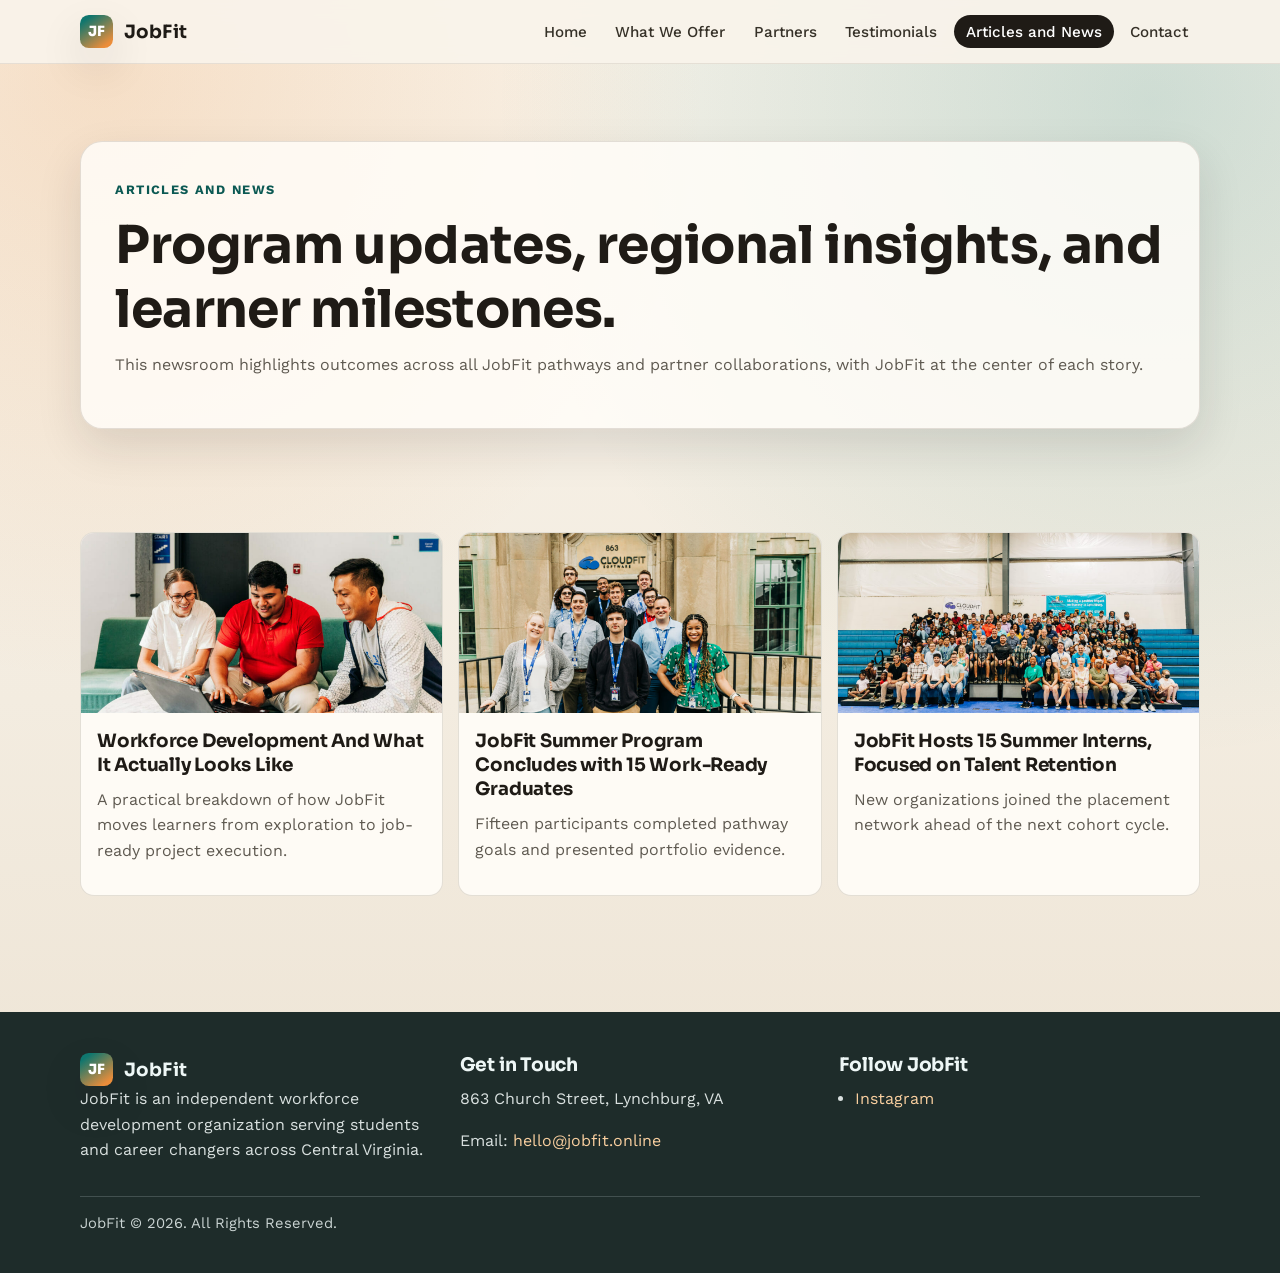
==== news.html @ f9263c1a "Add files via upload" ====
<!doctype html>
<html lang="en">
  <head>
    <meta charset="UTF-8" />
    <meta name="viewport" content="width=device-width, initial-scale=1.0" />
    <title>Articles and News | JobFit</title>
    <meta
      name="description"
      content="News and insights from JobFit programs, workforce development initiatives, and regional partner collaborations."
    />
    <link rel="stylesheet" href="styles.css" />
    <link rel="icon" type="image/svg+xml" href="favicon.svg" />
  </head>
  <body data-page="news">
    <header class="site-header">
      <div class="container header-inner">
        <a class="brand" href="index.html" aria-label="JobFit home">
          <span class="brand-mark">JF</span>
          <span class="brand-title">JobFit</span>
        </a>
        <button class="nav-toggle" type="button" data-nav-toggle aria-expanded="false" aria-label="Toggle site navigation">
          Menu
        </button>
        <nav class="site-nav" data-site-nav aria-label="Primary navigation">
          <ul class="nav-list">
            <li><a class="nav-link" data-page-link="home" href="index.html">Home</a></li>
            <li><a class="nav-link" data-page-link="offerings" href="offerings.html">What We Offer</a></li>
            <li><a class="nav-link" data-page-link="partners" href="partners.html">Partners</a></li>
            <li><a class="nav-link" data-page-link="testimonials" href="testimonials.html">Testimonials</a></li>
            <li><a class="nav-link" data-page-link="news" href="news.html">Articles and News</a></li>
            <li><a class="nav-link" data-page-link="contact" href="contact.html">Contact</a></li>
          </ul>
        </nav>
      </div>
    </header>

    <main>
      <section class="page-hero">
        <div class="container">
          <div class="panel reveal">
            <span class="eyebrow">Articles and News</span>
            <h1>Program updates, regional insights, and learner milestones.</h1>
            <p class="muted">
              This newsroom highlights outcomes across all JobFit pathways and partner collaborations, with JobFit at the
              center of each story.
            </p>
          </div>
        </div>
      </section>

      <section class="section-tight">
        <div class="container">
          <div class="news-grid">
            <article class="news-card reveal">
              <img class="news-thumb" src="images/JobFit-article1.png" alt="Workforce Development article image" loading="lazy" />
              <div class="news-content">
                <h3>
                  <a href="https://www.opportunitylynchburg.com/workforce-development-and-what-it-actually-looks-like/" target="_blank" rel="noopener noreferrer">
                    Workforce Development And What It Actually Looks Like
                  </a>
                </h3>
                <p class="muted">
                  A practical breakdown of how JobFit moves learners from exploration to job-ready project execution.
                </p>
              </div>
            </article>
            <article class="news-card reveal">
              <img class="news-thumb" src="images/JobFit-article2.png" alt="JobFit summer program graduates article image" loading="lazy" />
              <div class="news-content">
                <h3>
                  <a href="https://www.opportunitylynchburg.com/jobfit-summer-program-concludes-with-15-workready-graduates/" target="_blank" rel="noopener noreferrer">
                    JobFit Summer Program Concludes with 15 Work-Ready Graduates
                  </a>
                </h3>
                <p class="muted">Fifteen participants completed pathway goals and presented portfolio evidence.</p>
              </div>
            </article>
            <article class="news-card reveal">
              <img class="news-thumb" src="images/JobFit-article3.png" alt="JobFit hosts 15 summer interns article image" loading="lazy" />
              <div class="news-content">
                <h3>
                  <a href="https://www.opportunitylynchburg.com/jobfit-hosts-15-summer-interns-focused-on-talent-retention/" target="_blank" rel="noopener noreferrer">
                    JobFit Hosts 15 Summer Interns, Focused on Talent Retention
                  </a>
                </h3>
                <p class="muted">New organizations joined the placement network ahead of the next cohort cycle.</p>
              </div>
            </article>
          </div>
        </div>
      </section>

    </main>

    <footer class="site-footer">
      <div class="container footer-inner">
        <div class="footer-brand">
          <a class="brand" href="index.html" aria-label="JobFit home">
            <span class="brand-mark">JF</span>
            <span class="brand-title">JobFit</span>
          </a>
          <p>
            JobFit is an independent workforce development organization serving students and career changers across
            Central Virginia.
          </p>
        </div>
        <div class="footer-col">
          <h3>Get in Touch</h3>
          <p>863 Church Street, Lynchburg, VA</p>
          <p>Email: <a href="mailto:hello@jobfit.online">hello@jobfit.online</a></p>
        </div>
        <div class="footer-col">
          <h3>Follow JobFit</h3>
          <ul>
            <li><a href="https://www.instagram.com/jobfitlyh/" target="_blank" rel="noopener noreferrer">Instagram</a></li>
          </ul>
        </div>
      </div>
      <div class="container footer-bottom">
        <p>JobFit © <span class="js-year"></span>. All Rights Reserved.</p>
      </div>
    </footer>

    <script src="main.js" defer></script>
  </body>
</html>
---- styles.css ----
@import url('https://fonts.googleapis.com/css2?family=Sora:wght@500;600;700;800&family=Work+Sans:wght@400;500;600;700&display=swap');

:root {
  --bg: #f3ece0;
  --surface: #fffdf8;
  --surface-soft: #f7f1e6;
  --ink: #1f1b16;
  --muted: #5f5a51;
  --line: #d8cdbe;
  --accent: #0f766e;
  --accent-strong: #0b5953;
  --sun: #eb8d3a;
  --sun-soft: #f6be86;
  --font-body: 'Work Sans', sans-serif;
  --font-display: 'Sora', sans-serif;
  --radius-lg: 22px;
  --radius-md: 14px;
  --radius-sm: 10px;
  --shadow: 0 18px 45px rgba(31, 27, 22, 0.12);
}

* {
  box-sizing: border-box;
}

html {
  scroll-behavior: smooth;
}

body {
  margin: 0;
  color: var(--ink);
  font-family: var(--font-body);
  line-height: 1.6;
  background:
    radial-gradient(circle at 8% 6%, rgba(235, 141, 58, 0.2), transparent 36%),
    radial-gradient(circle at 90% 8%, rgba(15, 118, 110, 0.18), transparent 40%),
    linear-gradient(180deg, #f9f4eb 0%, var(--bg) 55%, #ece2d2 100%);
  min-height: 100vh;
}

a {
  color: inherit;
}

img {
  max-width: 100%;
}

h1,
h2,
h3,
h4 {
  margin: 0 0 0.6rem;
  line-height: 1.24;
  font-family: var(--font-display);
  letter-spacing: -0.012em;
}

p {
  margin: 0 0 1rem;
}

.container {
  width: min(1120px, calc(100% - 2.2rem));
  margin: 0 auto;
}

.section {
  padding: 5.2rem 0;
}

.section-tight {
  padding: 4rem 0;
}

.section-head {
  max-width: 720px;
  margin-bottom: 2rem;
}

.section-head h2 {
  font-size: clamp(1.8rem, 2.8vw, 2.75rem);
  line-height: 1.22;
  text-wrap: balance;
}

.eyebrow {
  display: inline-block;
  margin-bottom: 0.8rem;
  font-size: 0.8rem;
  font-weight: 700;
  letter-spacing: 0.11em;
  text-transform: uppercase;
  color: var(--accent-strong);
}

.muted {
  color: var(--muted);
}

.site-header {
  position: sticky;
  top: 0;
  z-index: 30;
  background: rgba(249, 244, 235, 0.92);
  backdrop-filter: blur(10px);
  border-bottom: 1px solid rgba(96, 85, 68, 0.12);
}

.header-inner {
  display: flex;
  align-items: center;
  justify-content: space-between;
  gap: 1rem;
  padding: 0.95rem 0;
  position: relative;
}

.brand {
  display: inline-flex;
  align-items: center;
  gap: 0.7rem;
  text-decoration: none;
  font-weight: 700;
  letter-spacing: 0.01em;
}

.brand-mark {
  width: 2.05rem;
  height: 2.05rem;
  border-radius: 0.55rem;
  display: grid;
  place-items: center;
  font-family: var(--font-display);
  font-size: 0.88rem;
  font-weight: 800;
  color: #fff;
  background: linear-gradient(145deg, var(--accent) 15%, var(--sun) 86%);
  box-shadow: var(--shadow);
}

.brand-title {
  font-family: var(--font-display);
  font-size: 1.15rem;
}

.site-nav {
  display: flex;
  align-items: center;
}

.nav-list {
  list-style: none;
  display: flex;
  gap: 0.28rem;
  margin: 0;
  padding: 0;
}

.nav-link {
  text-decoration: none;
  padding: 0.48rem 0.75rem;
  border-radius: 999px;
  font-size: 0.95rem;
  font-weight: 500;
  color: #363128;
  transition: background-color 180ms ease, color 180ms ease;
}

.nav-link:hover,
.nav-link:focus-visible {
  background: rgba(15, 118, 110, 0.12);
  color: var(--accent-strong);
  outline: none;
}

.nav-link.active {
  background: #1f1b16;
  color: #fff;
}

.nav-toggle {
  display: none;
  border: 1px solid var(--line);
  background: var(--surface);
  color: var(--ink);
  border-radius: var(--radius-sm);
  padding: 0.5rem 0.65rem;
  font-weight: 600;
  cursor: pointer;
}

.hero {
  padding: 6rem 0 4rem;
}

.hero-grid {
  display: grid;
  grid-template-columns: minmax(0, 1.15fr) minmax(0, 0.85fr);
  gap: 1.2rem;
  align-items: stretch;
}

.hero-text {
  background: rgba(255, 253, 248, 0.72);
  border: 1px solid rgba(90, 79, 59, 0.12);
  border-radius: var(--radius-lg);
  padding: clamp(1.45rem, 3vw, 2.2rem);
  box-shadow: var(--shadow);
}

.hero-title {
  font-size: clamp(1.8rem, 3.9vw, 3.1rem);
  line-height: 1.14;
  margin-bottom: 0.95rem;
}

.hero-text p {
  font-size: clamp(1.02rem, 1.9vw, 1.23rem);
  color: #3f392f;
  margin-bottom: 1.4rem;
}

.chip {
  display: inline-block;
  margin-bottom: 1rem;
  border: 1px solid rgba(15, 118, 110, 0.32);
  color: var(--accent-strong);
  border-radius: 999px;
  padding: 0.35rem 0.72rem;
  font-size: 0.78rem;
  font-weight: 700;
  letter-spacing: 0.08em;
  text-transform: uppercase;
  background: rgba(15, 118, 110, 0.09);
}

.hero-actions {
  display: flex;
  flex-wrap: wrap;
  gap: 0.7rem;
}

.btn {
  display: inline-flex;
  align-items: center;
  justify-content: center;
  text-decoration: none;
  font-weight: 600;
  border-radius: 999px;
  padding: 0.7rem 1.15rem;
  transition: transform 180ms ease, box-shadow 180ms ease;
}

.btn:hover,
.btn:focus-visible {
  transform: translateY(-2px);
  box-shadow: 0 10px 24px rgba(35, 30, 22, 0.16);
  outline: none;
}

.btn-primary {
  background: linear-gradient(135deg, var(--accent) 18%, var(--accent-strong) 82%);
  color: #fff;
}

.btn-secondary {
  background: var(--surface);
  border: 1px solid var(--line);
  color: #2a261f;
}

.hero-panel {
  border-radius: var(--radius-lg);
  background: linear-gradient(165deg, #fff7e7 0%, #f7ecda 80%);
  border: 1px solid rgba(95, 77, 54, 0.14);
  padding: clamp(1.2rem, 2vw, 1.8rem);
  box-shadow: var(--shadow);
}

.hero-panel h3 {
  font-size: 1.25rem;
  margin-bottom: 0.9rem;
}

.metric-grid {
  display: grid;
  grid-template-columns: repeat(2, minmax(0, 1fr));
  gap: 0.7rem;
  margin-top: 0.95rem;
}

.metric {
  border-radius: var(--radius-md);
  border: 1px solid rgba(86, 69, 49, 0.16);
  background: rgba(255, 255, 255, 0.66);
  padding: 0.8rem;
}

.metric strong {
  display: block;
  font-family: var(--font-display);
  font-size: 1.35rem;
}

.card-grid {
  display: grid;
  gap: 1rem;
  grid-template-columns: repeat(3, minmax(0, 1fr));
}

.card {
  border-radius: var(--radius-md);
  padding: 1.15rem;
  border: 1px solid rgba(94, 76, 55, 0.18);
  background: rgba(255, 253, 248, 0.86);
  box-shadow: 0 12px 26px rgba(34, 29, 23, 0.09);
}

.card h3 {
  font-size: 1.22rem;
  line-height: 1.3;
}

.kicker {
  display: inline-flex;
  align-items: center;
  gap: 0.45rem;
  border-radius: 999px;
  padding: 0.3rem 0.62rem;
  font-size: 0.74rem;
  font-weight: 700;
  letter-spacing: 0.08em;
  text-transform: uppercase;
  background: rgba(15, 118, 110, 0.1);
  color: var(--accent-strong);
  margin-bottom: 0.85rem;
}

.kicker.warn {
  background: rgba(235, 141, 58, 0.18);
  color: #8b4516;
}

.logo-grid {
  display: grid;
  grid-template-columns: repeat(4, minmax(0, 1fr));
  gap: 0.85rem;
}

.logo-item {
  border-radius: var(--radius-md);
  border: 1px solid rgba(86, 69, 48, 0.17);
  background: rgba(255, 253, 249, 0.9);
  padding: 0.95rem;
  min-height: 130px;
}

.logo-badge {
  width: 2rem;
  height: 2rem;
  border-radius: 0.45rem;
  background: linear-gradient(145deg, #0f766e, #eb8d3a);
  color: #fff;
  font-family: var(--font-display);
  font-size: 0.83rem;
  display: grid;
  place-items: center;
  margin-bottom: 0.6rem;
}

.testimonial-grid {
  display: grid;
  grid-template-columns: repeat(3, minmax(0, 1fr));
  gap: 1rem;
}

.testimonial-card {
  border-radius: var(--radius-md);
  border: 1px solid rgba(84, 66, 43, 0.18);
  background: rgba(255, 253, 248, 0.86);
  padding: 1.1rem;
  box-shadow: 0 12px 30px rgba(31, 28, 22, 0.11);
}

.testimonial-card blockquote {
  margin: 0 0 0.9rem;
  font-size: 1rem;
  color: #2f2921;
}

.quote-meta {
  margin-top: auto;
  font-size: 0.91rem;
  color: #5a544a;
}

.news-grid {
  display: grid;
  grid-template-columns: repeat(3, minmax(0, 1fr));
  gap: 0.95rem;
}

.news-card {
  border-radius: var(--radius-md);
  border: 1px solid rgba(94, 78, 58, 0.17);
  overflow: hidden;
  background: rgba(255, 253, 248, 0.9);
}

.news-thumb {
  width: 100%;
  height: 180px;
  object-fit: cover;
  display: block;
  background: var(--surface-soft);
}

.news-content {
  padding: 1rem;
}

.news-content h3 {
  font-size: 1.15rem;
  line-height: 1.32;
}

.news-content h3 a {
  text-decoration: none;
}

.news-content h3 a:hover,
.news-content h3 a:focus-visible {
  color: var(--accent-strong);
  text-decoration: underline;
}

.page-hero {
  padding: 4.8rem 0 2.4rem;
}

.page-hero .panel {
  border-radius: var(--radius-lg);
  border: 1px solid rgba(86, 69, 50, 0.16);
  background: rgba(255, 253, 248, 0.84);
  padding: clamp(1.4rem, 3vw, 2.15rem);
  box-shadow: var(--shadow);
}

.page-hero h1 {
  font-size: clamp(2rem, 4.2vw, 3.25rem);
}

.timeline {
  border-left: 3px solid rgba(15, 118, 110, 0.35);
  margin: 1rem 0;
  padding-left: 1rem;
}

.timeline-item {
  margin-bottom: 1rem;
}

.timeline-item h3 {
  margin-bottom: 0.2rem;
  font-size: 1.12rem;
}

.callout {
  border-radius: var(--radius-lg);
  border: 1px solid rgba(66, 118, 107, 0.23);
  background: linear-gradient(150deg, rgba(15, 118, 110, 0.12), rgba(235, 141, 58, 0.16));
  padding: 1.25rem;
}

.callout h3 {
  font-size: 1.3rem;
}

.partner-principles {
  display: grid;
  gap: 1rem;
  grid-template-columns: repeat(3, minmax(0, 1fr));
}

.principle {
  border-radius: var(--radius-md);
  border: 1px solid rgba(88, 70, 48, 0.18);
  background: rgba(255, 253, 248, 0.88);
  padding: 1rem;
}

.contact-grid {
  display: grid;
  grid-template-columns: minmax(0, 1fr) minmax(0, 0.88fr);
  gap: 1rem;
}

.contact-form,
.contact-card {
  border-radius: var(--radius-md);
  border: 1px solid rgba(88, 70, 49, 0.18);
  background: rgba(255, 253, 248, 0.88);
  padding: 1.1rem;
}

label {
  display: block;
  font-weight: 600;
  margin-bottom: 0.35rem;
}

input,
textarea,
select {
  width: 100%;
  border: 1px solid var(--line);
  border-radius: 0.68rem;
  padding: 0.68rem 0.75rem;
  font: inherit;
  color: var(--ink);
  background: #fff;
  margin-bottom: 0.85rem;
}

textarea {
  min-height: 140px;
  resize: vertical;
}

input:focus,
textarea:focus,
select:focus {
  outline: 2px solid rgba(15, 118, 110, 0.35);
  outline-offset: 1px;
}

.site-footer {
  background: #1e2c2a;
  color: #eef7f6;
  margin-top: 3.2rem;
}

.footer-inner {
  padding: 2.6rem 0 1.1rem;
  display: grid;
  gap: 1.2rem;
  grid-template-columns: repeat(3, minmax(0, 1fr));
}

.footer-brand p,
.footer-col p,
.footer-col li {
  color: rgba(237, 244, 243, 0.9);
}

.footer-col ul {
  margin: 0;
  padding-left: 1rem;
}

.footer-col a {
  color: #f9cf9f;
  text-decoration: none;
}

.footer-col a:hover,
.footer-col a:focus-visible {
  text-decoration: underline;
}

.footer-bottom {
  border-top: 1px solid rgba(210, 224, 222, 0.2);
  padding: 0.9rem 0 1.35rem;
  color: rgba(230, 240, 239, 0.86);
  font-size: 0.92rem;
}

.reveal {
  opacity: 0;
  transform: translateY(20px);
  transition: opacity 520ms ease, transform 520ms ease;
}

.reveal.visible {
  opacity: 1;
  transform: translateY(0);
}

@media (max-width: 1020px) {
  .hero-grid,
  .contact-grid {
    grid-template-columns: 1fr;
  }

  .card-grid,
  .testimonial-grid,
  .news-grid,
  .partner-principles {
    grid-template-columns: repeat(2, minmax(0, 1fr));
  }

  .logo-grid {
    grid-template-columns: repeat(3, minmax(0, 1fr));
  }

  .footer-inner {
    grid-template-columns: repeat(2, minmax(0, 1fr));
  }
}

@media (max-width: 860px) {
  .nav-toggle {
    display: inline-flex;
    align-items: center;
    justify-content: center;
  }

  .site-nav {
    position: absolute;
    top: calc(100% + 0.55rem);
    left: 0;
    right: 0;
    background: rgba(252, 248, 240, 0.98);
    border: 1px solid rgba(85, 71, 52, 0.15);
    border-radius: var(--radius-md);
    padding: 0.6rem;
    box-shadow: var(--shadow);
    opacity: 0;
    visibility: hidden;
    transform: translateY(-10px);
    transition: opacity 180ms ease, transform 180ms ease, visibility 180ms ease;
  }

  .site-nav.open {
    opacity: 1;
    visibility: visible;
    transform: translateY(0);
  }

  .nav-list {
    width: 100%;
    flex-direction: column;
    gap: 0.28rem;
  }

  .nav-link {
    display: block;
    width: 100%;
    text-align: left;
  }

  .hero {
    padding-top: 4.3rem;
  }
}

@media (max-width: 680px) {
  .container {
    width: min(1120px, calc(100% - 1.35rem));
  }

  .section {
    padding: 4rem 0;
  }

  .card-grid,
  .testimonial-grid,
  .news-grid,
  .partner-principles,
  .logo-grid,
  .metric-grid,
  .footer-inner {
    grid-template-columns: 1fr;
  }

  .hero-title {
    font-size: clamp(1.65rem, 6.2vw, 2.3rem);
  }
}
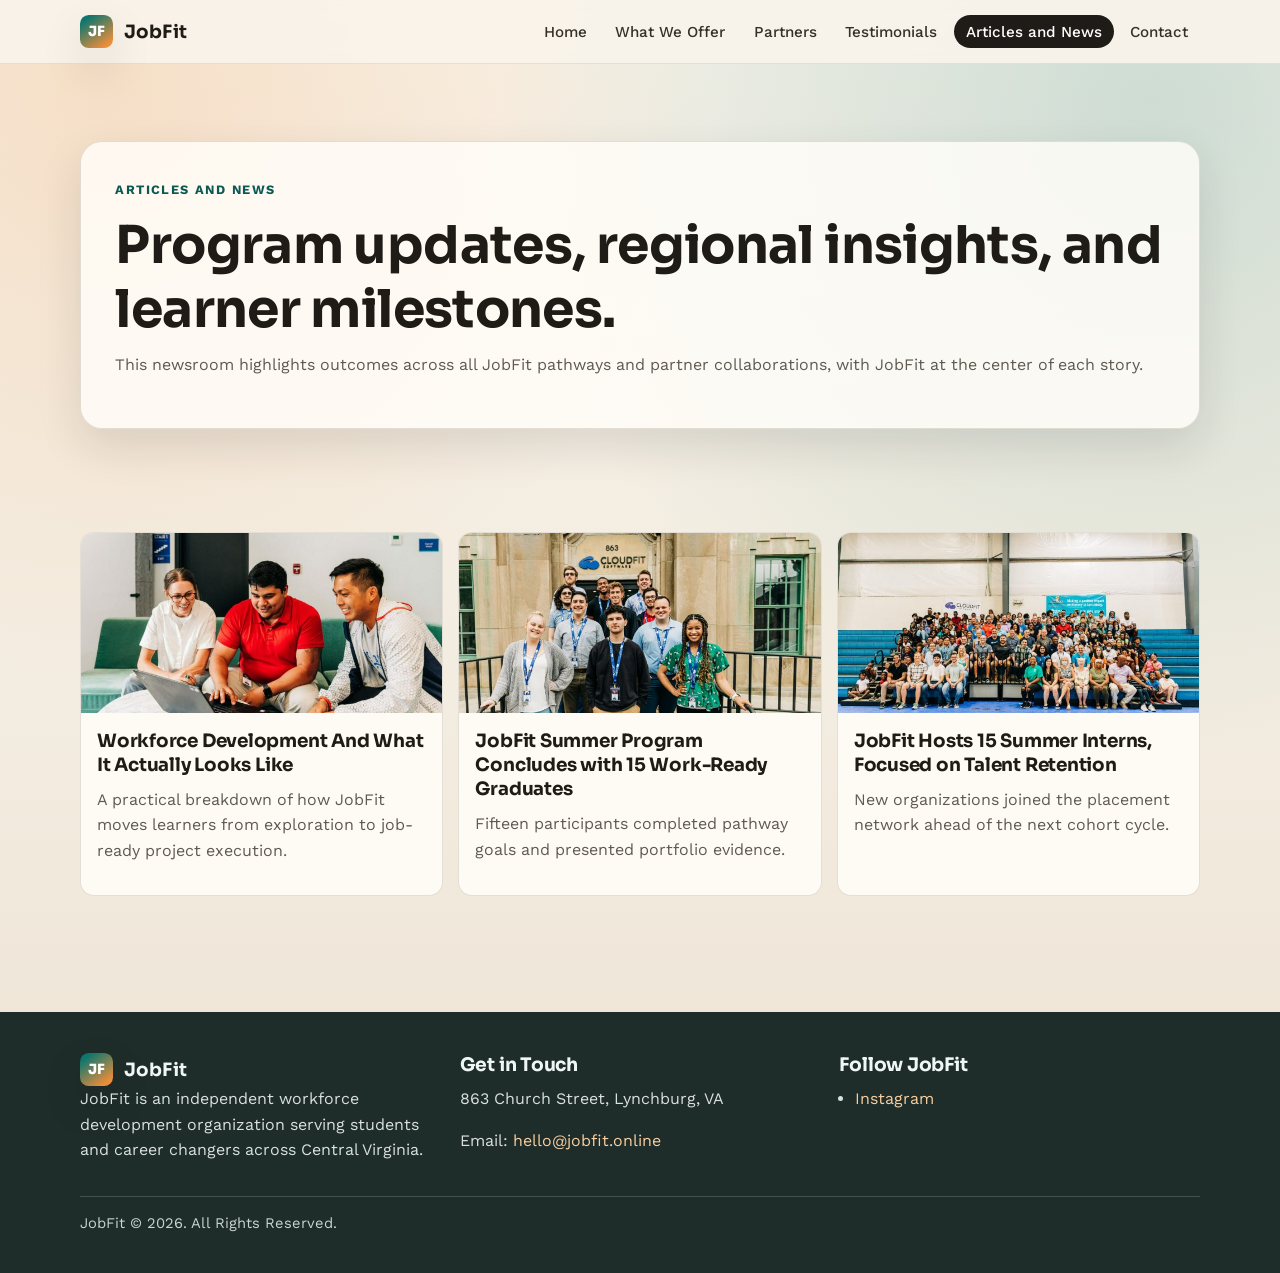
==== commit 7811df64: "initial implementation from feedback" ====
--- a/news.html
+++ b/news.html
@@ -52,7 +52,7 @@
         <div class="container">
           <div class="news-grid">
             <article class="news-card reveal">
-              <img class="news-thumb" src="images/JobFit-article1.png" alt="Workforce Development article image" loading="lazy" />
+              <img class="news-thumb" src="images/jobfit-collaboration.jpg" alt="Workforce Development article image" loading="lazy" />
               <div class="news-content">
                 <h3>
                   <a href="https://www.opportunitylynchburg.com/workforce-development-and-what-it-actually-looks-like/" target="_blank" rel="noopener noreferrer">
@@ -65,7 +65,7 @@
               </div>
             </article>
             <article class="news-card reveal">
-              <img class="news-thumb" src="images/JobFit-article2.png" alt="JobFit summer program graduates article image" loading="lazy" />
+              <img class="news-thumb" src="images/jobfit-participant-group.jpg" alt="JobFit summer program graduates article image" loading="lazy" />
               <div class="news-content">
                 <h3>
                   <a href="https://www.opportunitylynchburg.com/jobfit-summer-program-concludes-with-15-workready-graduates/" target="_blank" rel="noopener noreferrer">
@@ -76,7 +76,7 @@
               </div>
             </article>
             <article class="news-card reveal">
-              <img class="news-thumb" src="images/JobFit-article3.png" alt="JobFit hosts 15 summer interns article image" loading="lazy" />
+              <img class="news-thumb" src="images/jobfit-community-gathering.jpg" alt="JobFit hosts 15 summer interns article image" loading="lazy" />
               <div class="news-content">
                 <h3>
                   <a href="https://www.opportunitylynchburg.com/jobfit-hosts-15-summer-interns-focused-on-talent-retention/" target="_blank" rel="noopener noreferrer">
--- a/styles.css
+++ b/styles.css
@@ -679,3 +679,455 @@
     font-size: clamp(1.65rem, 6.2vw, 2.3rem);
   }
 }
+
+.one-page {
+  --bg: #f5f6f5;
+  --surface: #ffffff;
+  --surface-soft: #edf2f0;
+  --ink: #202b28;
+  --muted: #52605a;
+  --line: #cbd4cf;
+  --accent: #286348;
+  --accent-strong: #1c4935;
+  --radius-md: 8px;
+  --radius-sm: 6px;
+  background: var(--surface);
+  overflow-wrap: anywhere;
+}
+
+.one-page :is(h1, h2, h3, .brand, .eyebrow) {
+  letter-spacing: 0;
+}
+
+.one-page :is(main, section, footer)[id] {
+  scroll-margin-top: 6rem;
+}
+
+.one-page :focus-visible {
+  outline: 3px solid #986300;
+  outline-offset: 5px;
+}
+
+.skip-link {
+  position: fixed;
+  top: 0.6rem;
+  left: 1rem;
+  z-index: 100;
+  transform: translateY(-180%);
+  padding: 0.7rem 1rem;
+  background: var(--surface);
+  color: var(--ink);
+}
+
+.skip-link:focus {
+  transform: translateY(0);
+}
+
+.visually-hidden {
+  position: absolute;
+  width: 1px;
+  height: 1px;
+  padding: 0;
+  margin: -1px;
+  overflow: hidden;
+  clip-path: inset(50%);
+  white-space: nowrap;
+  border: 0;
+}
+
+.one-page .site-header {
+  background: rgba(255, 255, 255, 0.97);
+  border-color: var(--line);
+}
+
+.one-page .brand-title {
+  font-size: 1.65rem;
+}
+
+.brand-character {
+  display: block;
+  width: 48px;
+  height: 48px;
+  object-fit: contain;
+}
+
+.brand-wordmark {
+  display: block;
+  width: 240px;
+  max-width: 100%;
+  height: auto;
+}
+
+.hero-photo {
+  margin: 2rem 0 0;
+}
+
+.hero-photo img {
+  display: block;
+  width: 100%;
+  height: 300px;
+  object-fit: cover;
+  object-position: center 25%;
+}
+
+.people-gallery {
+  display: grid;
+  grid-template-columns: repeat(2, minmax(0, 1fr));
+  gap: 1.5rem;
+  margin-top: 2rem;
+}
+
+.people-gallery figure {
+  margin: 0;
+}
+
+.people-gallery img {
+  display: block;
+  width: 100%;
+  height: auto;
+}
+
+.one-page .nav-link {
+  display: block;
+  border-radius: 6px;
+  color: var(--ink);
+}
+
+.one-page .nav-link:hover {
+  background: var(--surface-soft);
+}
+
+.one-page .nav-link.active,
+.one-page .nav-link.active:hover {
+  background: var(--accent-strong);
+  color: #fff;
+}
+
+.one-page .hero {
+  padding: 3.5rem 0 2.5rem;
+  background: linear-gradient(180deg, #f1f5f3, #ffffff);
+}
+
+.one-page .hero-text {
+  max-width: 800px;
+  padding: 0;
+  border: 0;
+  border-radius: 0;
+  background: transparent;
+  box-shadow: none;
+}
+
+.one-page .hero-title {
+  font-size: 4.5rem;
+  margin-bottom: 0.6rem;
+}
+
+.one-page .hero-text p {
+  font-size: 1.15rem;
+  color: var(--muted);
+}
+
+.one-page .hero-text .hero-lead {
+  font-family: var(--font-display);
+  font-size: 1.65rem;
+  color: var(--ink);
+}
+
+.one-page .btn {
+  min-height: 48px;
+  border-radius: 6px;
+}
+
+.one-page .btn-primary {
+  background: var(--accent-strong);
+}
+
+.one-page .btn-secondary {
+  color: var(--ink);
+}
+
+.media-pending {
+  margin: 0;
+  min-width: 0;
+  background: var(--surface-soft);
+}
+
+.hero-media {
+  margin-top: 2rem;
+}
+
+.media-slot {
+  display: flex;
+  flex-direction: column;
+  align-items: flex-start;
+  justify-content: center;
+  min-height: 150px;
+  padding: 1.5rem 2rem;
+  border-left: 4px solid var(--line);
+}
+
+.media-slot p {
+  font-family: var(--font-display);
+  font-size: 1.3rem;
+  margin: 0;
+}
+
+.media-pending .approval-note {
+  margin: 0;
+  padding: 0.8rem 1.5rem;
+  border-top: 1px solid var(--line);
+}
+
+.hero-media :is(video, iframe),
+.people-media > img {
+  display: block;
+  width: 100%;
+  aspect-ratio: 16 / 9;
+  object-fit: cover;
+  border: 0;
+}
+
+.one-page .section {
+  padding: 4rem 0;
+}
+
+.one-page .section-head h2 {
+  font-size: 2rem;
+}
+
+.one-page :is(.mission, .stories-section) {
+  background: var(--bg);
+  border-block: 1px solid var(--line);
+}
+
+.mission-grid {
+  display: grid;
+  grid-template-columns: minmax(0, 0.9fr) minmax(0, 1.1fr);
+  gap: 3rem;
+}
+
+.program-row {
+  display: grid;
+  grid-template-columns: 2.5rem minmax(0, 0.8fr) minmax(0, 1.2fr);
+  gap: 1.5rem;
+  padding: 2rem 0;
+  border-top: 1px solid var(--line);
+}
+
+.program-row:last-child {
+  border-bottom: 1px solid var(--line);
+}
+
+.program-row h3 {
+  font-size: 1.2rem;
+}
+
+.program-row p:last-child {
+  margin-bottom: 0;
+}
+
+.program-number {
+  color: var(--accent-strong);
+  font-weight: 600;
+}
+
+.story-layout {
+  display: grid;
+  grid-template-columns: minmax(0, 1fr) minmax(0, 1fr);
+  align-items: center;
+  gap: 2.5rem;
+}
+
+.approval-note,
+.directory-pending {
+  font-size: 0.9rem;
+  color: var(--muted);
+}
+
+.partner-group {
+  padding: 1.5rem 0;
+  border-top: 1px solid var(--line);
+}
+
+.partner-group h3 {
+  font-size: 1.1rem;
+}
+
+.partner-grid {
+  display: grid;
+  grid-template-columns: repeat(4, minmax(0, 1fr));
+  list-style: none;
+  gap: 1.5rem;
+  padding: 0;
+  margin: 1rem 0 0;
+}
+
+.directory-pending {
+  grid-column: 1 / -1;
+}
+
+.partner-link {
+  display: flex;
+  flex-direction: column;
+  gap: 0.75rem;
+  text-underline-offset: 4px;
+}
+
+.partner-logo {
+  display: grid;
+  place-items: center;
+  height: 110px;
+}
+
+.partner-logo img {
+  width: 100%;
+  height: 90px;
+  object-fit: contain;
+}
+
+.story-person {
+  display: flex;
+  align-items: center;
+  gap: 1rem;
+  margin: 0 0 1rem;
+}
+
+.participant-headshot {
+  flex-shrink: 0;
+  width: 80px;
+  height: 80px;
+  border-radius: 50%;
+  object-fit: cover;
+}
+
+.one-page .testimonial-card {
+  background: var(--surface);
+  border-color: var(--line);
+  box-shadow: none;
+}
+
+.one-page .site-footer {
+  margin-top: 0;
+  background: #23332b;
+}
+
+.one-page .footer-col h2 {
+  font-size: 1.15rem;
+}
+
+.one-page .footer-inner {
+  padding-top: 3rem;
+  gap: 2rem;
+}
+
+.one-page .review-status {
+  max-width: 800px;
+  font-size: 0.85rem;
+}
+
+@media (max-width: 860px) {
+  .one-page .site-nav {
+    background: var(--surface);
+    border-color: var(--line);
+    max-height: calc(100dvh - 6rem);
+    overflow-y: auto;
+  }
+
+  .one-page .nav-link {
+    min-height: 44px;
+  }
+
+  .program-row {
+    grid-template-columns: 2rem minmax(0, 1fr);
+  }
+
+  .program-row > :last-child {
+    grid-column: 2;
+  }
+
+  .partner-grid {
+    grid-template-columns: repeat(2, minmax(0, 1fr));
+  }
+
+  .mission-grid,
+  .story-layout {
+    grid-template-columns: 1fr;
+    gap: 1.5rem;
+  }
+
+  .mission-grid .section-head {
+    margin-bottom: 0;
+  }
+}
+
+@media (max-width: 680px) {
+  .one-page .container {
+    width: calc(100% - 2rem);
+  }
+
+  .one-page .hero {
+    padding: 1.5rem 0;
+  }
+
+  .one-page .hero-media {
+    margin-top: 1rem;
+  }
+
+  .one-page .hero-media .media-slot {
+    min-height: 72px;
+    padding: 0.75rem 1.25rem;
+  }
+
+  .one-page .hero-media .media-slot .eyebrow {
+    margin-bottom: 0.25rem;
+  }
+
+  .one-page .hero-title {
+    font-size: 3rem;
+  }
+
+  .hero-photo {
+    margin-top: 1.5rem;
+  }
+
+  .hero-photo img {
+    height: auto;
+  }
+
+  .people-gallery {
+    grid-template-columns: 1fr;
+  }
+
+  .one-page .hero-text .hero-lead {
+    font-size: 1.35rem;
+  }
+
+  .one-page .section-head h2 {
+    font-size: 1.65rem;
+  }
+
+  .one-page .section {
+    padding: 3rem 0;
+  }
+
+  .program-row {
+    gap: 0.75rem;
+  }
+
+  .media-slot {
+    padding: 1.25rem;
+  }
+}
+
+@media (prefers-reduced-motion: reduce) {
+  html {
+    scroll-behavior: auto;
+  }
+
+  .one-page *,
+  .one-page *::before,
+  .one-page *::after {
+    transition: none;
+    animation: none;
+  }
+}
